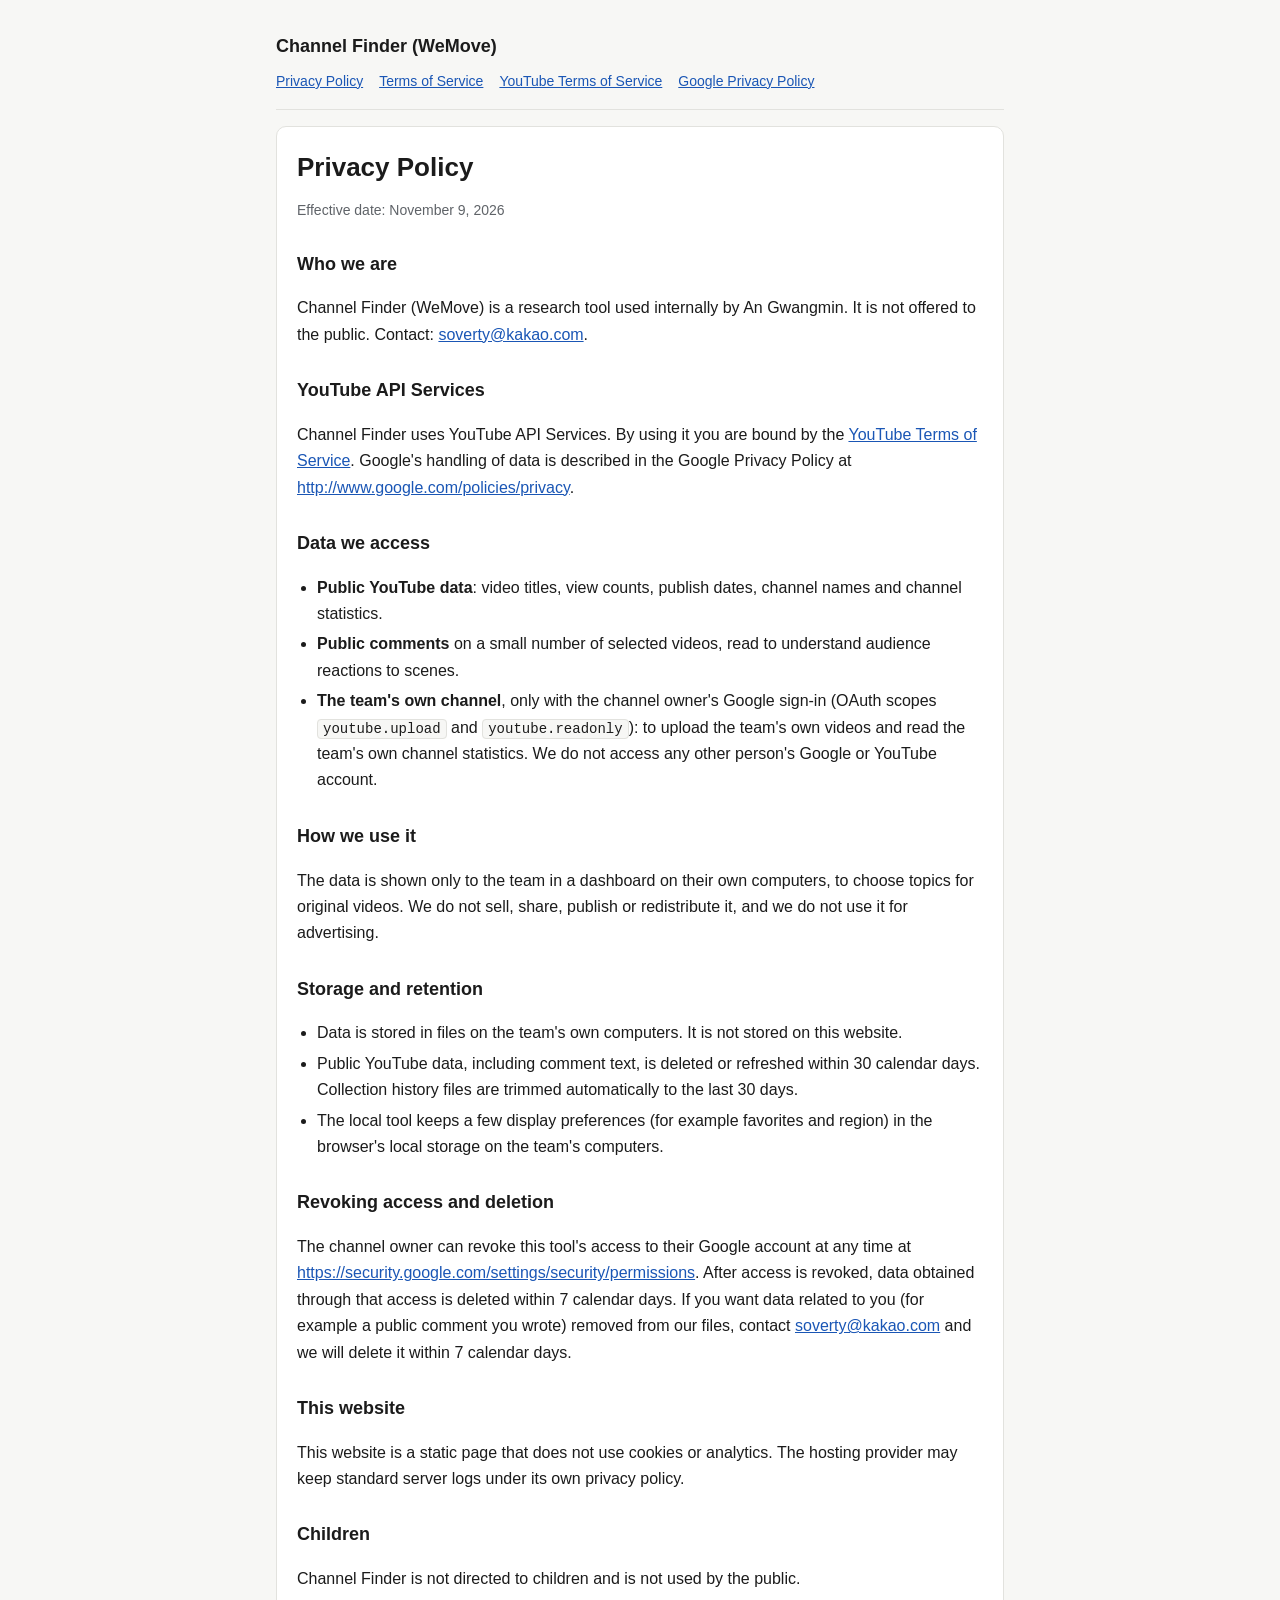
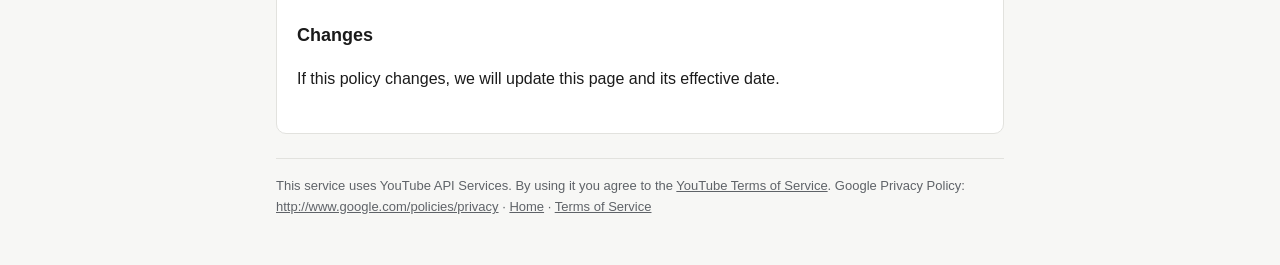
==== privacy.html @ 7d0896b5 "Add public pages: about, privacy policy, terms" ====
<!doctype html>
<html lang="en">
<head>
<meta charset="utf-8">
<meta name="viewport" content="width=device-width, initial-scale=1">
<title>Privacy Policy</title>
<meta name="description" content="Privacy Policy for Channel Finder (WeMove), an internal tool that uses YouTube API Services.">
<link rel="stylesheet" href="style.css">
</head>
<body>
<div class="wrap">
  <header class="site">
    <a class="name" href="index.html">Channel Finder (WeMove)</a>
    <nav aria-label="Pages">
      <a href="privacy.html" aria-current="page">Privacy Policy</a>
      <a href="terms.html">Terms of Service</a>
      <a href="https://www.youtube.com/t/terms" target="_blank" rel="noopener">YouTube Terms of Service</a>
      <a href="http://www.google.com/policies/privacy" target="_blank" rel="noopener">Google Privacy Policy</a>
    </nav>
  </header>

  <main>
    <h1>Privacy Policy</h1>
    <p class="updated">Effective date: November 9, 2026</p>

    <h2>Who we are</h2>
    <p>Channel Finder (WeMove) is a research tool used internally by An Gwangmin. It is not offered to the public. Contact: <a href="mailto:soverty@kakao.com">soverty@kakao.com</a>.</p>

    <h2>YouTube API Services</h2>
    <p>Channel Finder uses YouTube API Services. By using it you are bound by the <a href="https://www.youtube.com/t/terms" target="_blank" rel="noopener">YouTube Terms of Service</a>. Google's handling of data is described in the Google Privacy Policy at <a href="http://www.google.com/policies/privacy" target="_blank" rel="noopener">http://www.google.com/policies/privacy</a>.</p>

    <h2>Data we access</h2>
    <ul>
      <li><strong>Public YouTube data</strong>: video titles, view counts, publish dates, channel names and channel statistics.</li>
      <li><strong>Public comments</strong> on a small number of selected videos, read to understand audience reactions to scenes.</li>
      <li><strong>The team's own channel</strong>, only with the channel owner's Google sign-in (OAuth scopes <code>youtube.upload</code> and <code>youtube.readonly</code>): to upload the team's own videos and read the team's own channel statistics. We do not access any other person's Google or YouTube account.</li>
    </ul>

    <h2>How we use it</h2>
    <p>The data is shown only to the team in a dashboard on their own computers, to choose topics for original videos. We do not sell, share, publish or redistribute it, and we do not use it for advertising.</p>

    <h2>Storage and retention</h2>
    <ul>
      <li>Data is stored in files on the team's own computers. It is not stored on this website.</li>
      <li>Public YouTube data, including comment text, is deleted or refreshed within 30 calendar days. Collection history files are trimmed automatically to the last 30 days.</li>
      <li>The local tool keeps a few display preferences (for example favorites and region) in the browser's local storage on the team's computers.</li>
    </ul>

    <h2>Revoking access and deletion</h2>
    <p>The channel owner can revoke this tool's access to their Google account at any time at <a href="https://security.google.com/settings/security/permissions" target="_blank" rel="noopener">https://security.google.com/settings/security/permissions</a>. After access is revoked, data obtained through that access is deleted within 7 calendar days. If you want data related to you (for example a public comment you wrote) removed from our files, contact <a href="mailto:soverty@kakao.com">soverty@kakao.com</a> and we will delete it within 7 calendar days.</p>

    <h2>This website</h2>
    <p>This website is a static page that does not use cookies or analytics. The hosting provider may keep standard server logs under its own privacy policy.</p>

    <h2>Children</h2>
    <p>Channel Finder is not directed to children and is not used by the public.</p>

    <h2>Changes</h2>
    <p>If this policy changes, we will update this page and its effective date.</p>
  </main>

  <footer class="site">
    This service uses YouTube API Services. By using it you agree to the <a href="https://www.youtube.com/t/terms" target="_blank" rel="noopener">YouTube Terms of Service</a>. Google Privacy Policy: <a href="http://www.google.com/policies/privacy" target="_blank" rel="noopener">http://www.google.com/policies/privacy</a> · <a href="index.html">Home</a> · <a href="terms.html">Terms of Service</a>
  </footer>
</div>
</body>
</html>
---- style.css ----
:root {
  --bg: #f7f7f5;
  --paper: #ffffff;
  --ink: #1b1b1b;
  --muted: #5f6368;
  --line: #e2e2de;
  --accent: #b3261e;
  --link: #1a56b5;
  --radius: 10px;
}
@media (prefers-color-scheme: dark) {
  :root:not([data-theme="light"]) {
    --bg: #141414;
    --paper: #1d1d1d;
    --ink: #ececec;
    --muted: #a3a3a3;
    --line: #333333;
    --accent: #ff6b5e;
    --link: #8ab4ff;
  }
}
:root[data-theme="dark"] {
  --bg: #141414;
  --paper: #1d1d1d;
  --ink: #ececec;
  --muted: #a3a3a3;
  --line: #333333;
  --accent: #ff6b5e;
  --link: #8ab4ff;
}
* { box-sizing: border-box; }
html { -webkit-text-size-adjust: 100%; }
body {
  margin: 0;
  background: var(--bg);
  color: var(--ink);
  font: 16px/1.65 -apple-system, BlinkMacSystemFont, "Segoe UI", Roboto, "Noto Sans KR", Arial, sans-serif;
}
.wrap { max-width: 760px; margin: 0 auto; padding: 32px 16px 48px; }
header.site { display: flex; flex-wrap: wrap; align-items: baseline; justify-content: space-between; gap: 8px 16px; padding-bottom: 16px; border-bottom: 1px solid var(--line); }
header.site .name { font-weight: 700; font-size: 18px; color: var(--ink); text-decoration: none; }
header.site nav { display: flex; flex-wrap: wrap; gap: 4px 16px; font-size: 14px; }
.badge { display: inline-block; margin-top: 20px; padding: 4px 10px; border: 1px solid var(--line); border-radius: 999px; font-size: 13px; color: var(--muted); }
.badge strong { color: var(--accent); font-weight: 700; }
main { background: var(--paper); border: 1px solid var(--line); border-radius: var(--radius); padding: 24px 20px; margin-top: 16px; }
h1 { font-size: 26px; line-height: 1.3; margin: 0 0 8px; }
h2 { font-size: 18px; margin: 28px 0 8px; }
p, li { color: var(--ink); }
.lead { color: var(--muted); margin-top: 0; }
ul { padding-left: 20px; }
li { margin: 4px 0; }
code { font-size: 14px; padding: 1px 5px; border-radius: 4px; background: var(--bg); border: 1px solid var(--line); }
a { color: var(--link); }
a:focus-visible { outline: 2px solid var(--link); outline-offset: 2px; }
.updated { color: var(--muted); font-size: 14px; }
footer.site { margin-top: 24px; padding-top: 16px; border-top: 1px solid var(--line); font-size: 13px; color: var(--muted); }
footer.site a { color: var(--muted); }
@media (max-width: 480px) {
  main { padding: 18px 14px; }
  h1 { font-size: 22px; }
}
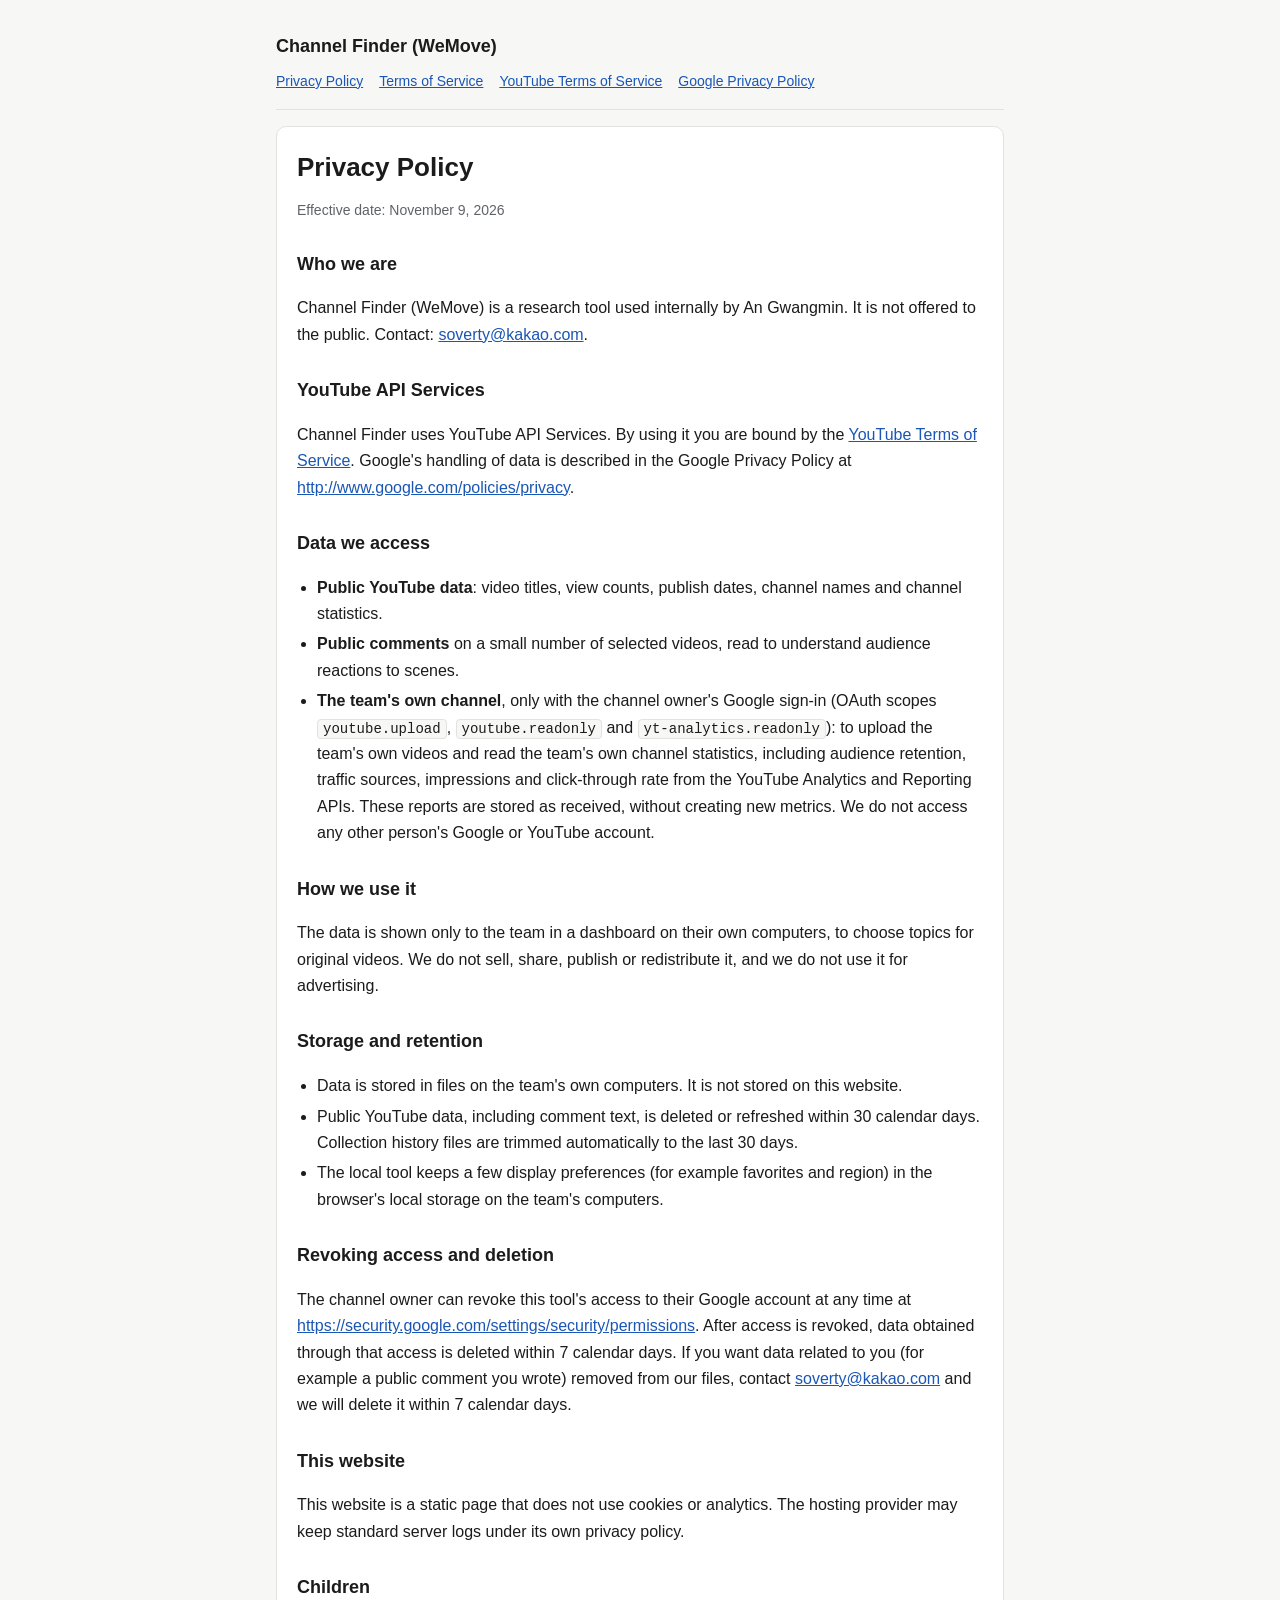
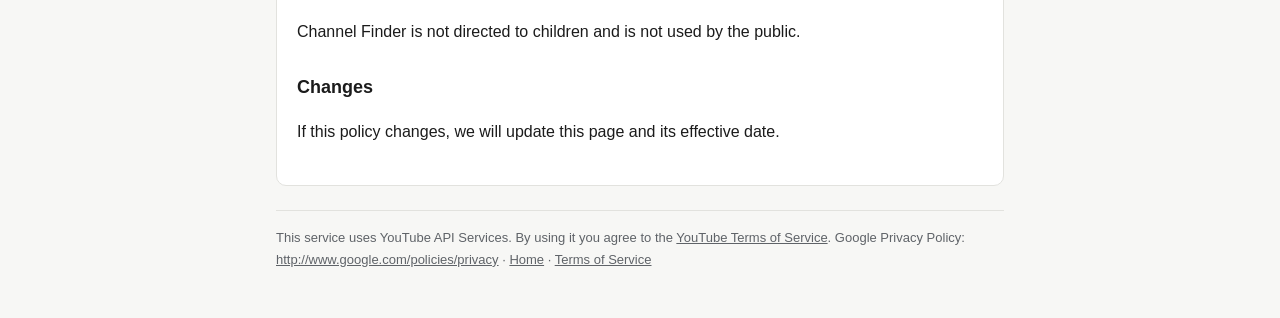
==== commit 074ccd68: "Add yt-analytics.readonly scope to privacy policy and about page" ====
--- a/privacy.html
+++ b/privacy.html
@@ -33,7 +33,7 @@
     <ul>
       <li><strong>Public YouTube data</strong>: video titles, view counts, publish dates, channel names and channel statistics.</li>
       <li><strong>Public comments</strong> on a small number of selected videos, read to understand audience reactions to scenes.</li>
-      <li><strong>The team's own channel</strong>, only with the channel owner's Google sign-in (OAuth scopes <code>youtube.upload</code> and <code>youtube.readonly</code>): to upload the team's own videos and read the team's own channel statistics. We do not access any other person's Google or YouTube account.</li>
+      <li><strong>The team's own channel</strong>, only with the channel owner's Google sign-in (OAuth scopes <code>youtube.upload</code>, <code>youtube.readonly</code> and <code>yt-analytics.readonly</code>): to upload the team's own videos and read the team's own channel statistics, including audience retention, traffic sources, impressions and click-through rate from the YouTube Analytics and Reporting APIs. These reports are stored as received, without creating new metrics. We do not access any other person's Google or YouTube account.</li>
     </ul>
 
     <h2>How we use it</h2>
